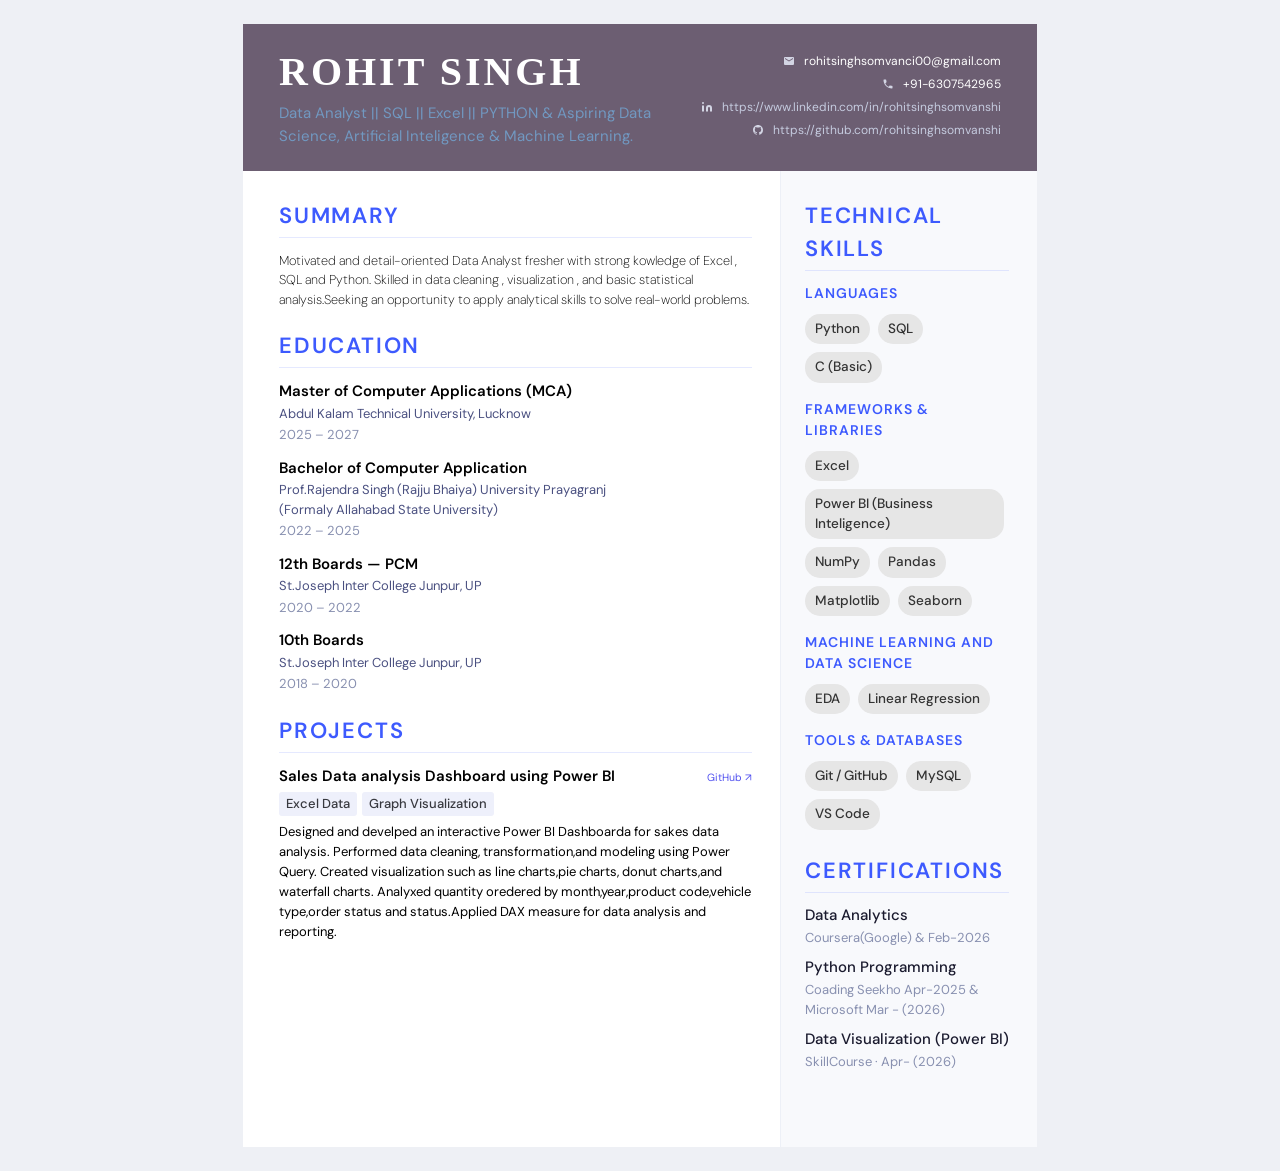
==== resume.html @ e2feec0b "upadat f" ====
<!DOCTYPE html>
<html lang="en">

<head>
  <meta charset="UTF-8">
  <meta name="viewport" content="width=device-width, initial-scale=1.0">
  <title>Rohit Singh — Resume</title>
  <link
    href="https://fonts.googleapis.com/css2?family=DM+Sans:wght@300;400;500;600&family=DM+Serif+Display&display=swap"
    rel="stylesheet">
  <link rel="stylesheet" href="r_style.css">
</head>

<body>
  <div class="page">

    <!-- HEADER -->
    <div class="header">
      <div class="header-left">
        <div class="name">Rohit Singh</div>
        <div class="tagline"> Data Analyst || SQL || Excel || PYTHON &amp; Aspiring Data Science, Artificial Inteligence &amp;
           Machine Learning.</div>
      </div>
      <div class="contact-grid">
        <div class="contact-item">
          <svg viewBox="0 0 24 24">
            <path
              d="M20 4H4a2 2 0 0 0-2 2v12a2 2 0 0 0 2 2h16a2
               2 0 0 0 2-2V6a2 2 0 0 0-2-2zm0 4-8 5-8-5V6l8 5 8-5v2z" />
          </svg>
          rohitsinghsomvanci00@gmail.com
        </div>
        <div class="contact-item">
          <svg viewBox="0 0 24 24">
            <path
              d="M6.6 10.8c1.4 2.8 3.8 5.1 6.6 6.6l2.2-2.2c.3-.3.7-.4 1-.2 1.1.4 2.3.6 
              3.6.6.6 0 1 .4 1 1V20c0 .6-.4 1-1 1C10.6 21 3 13.4 3 4c0-.6
              .4-1 1-1h3.5c.6 0 1 .4 1 1 0 1.3.2 2.5.6 3.6.1.3 0 .7-.2 1L6.6 10.8z" />
          </svg>
          +91-6307542965
        </div>
        <div class="contact-item">
          <svg viewBox="0 0 24 24">
            <path
              d="M16 8a6 6 0 0 1 6 6v7h-4v-7a2 2 0 0 0-2-2 2 2 0 0 0-2 2v7h-4v-7a6 6 0 0 1 6-6zM2 9h4v12H2zm2-3a2 2 0 1 1 0-4 2 2 0 0 1 0 4z" />
          </svg>
          <a href="https://www.linkedin.com/in/rohitsinghsomvanshi"
            target="_blank">https://www.linkedin.com/in/rohitsinghsomvanshi</a>
        </div>
        <div class="contact-item">
          <svg viewBox="0 0 24 24">
            <path
              d="M12 2C6.48 2 2 6.48 2 12c0 4.42 2.87 8.17 6.84 9.49.5.09.66-.22.66-.48v-1.7c-2.78.6-3.37-1.34-3.37-1.34-.45-1.16-1.11-1.47-1.11-1.47-.91-.62.07-.61.07-.61 1 .07 1.53 1.03 1.53 1.03.89 1.52 2.34 1.08 2.91.83.09-.65.35-1.08.63-1.33-2.22-.25-4.55-1.11-4.55-4.94 0-1.09.39-1.98 1.03-2.68-.1-.25-.45-1.27.1-2.64 0 0 .84-.27 2.75 1.02A9.56 9.56 0 0 1 12 6.8c.85 0 1.71.11 2.51.33 1.91-1.29 2.75-1.02 2.75-1.02.55 1.37.2 2.39.1 2.64.64.7 1.03 1.59 1.03 2.68 0 3.84-2.34 4.68-4.57 4.93.36.31.68.92.68 1.85v2.74c0 .27.16.58.67.48A10 10 0 0 0 22 12c0-5.52-4.48-10-10-10z" />
          </svg>
          <a href="https://github.com/rohitsinghsomvanshi" target="_blank">https://github.com/rohitsinghsomvanshi</a>
        </div>
      </div>
    </div>

    <!-- BODY -->
    <div class="body">

      <!-- MAIN COLUMN -->
      <div class="main">
        <div class="section">
          <div class="section-title">Summary</div>
          <div class="project-item">
            <div class="project-header">
            </div>
            <div class="project-tags">
             
            </div>
            <div class="sumry">Motivated and detail-oriented Data Analyst fresher with strong kowledge of Excel , 
              SQL and Python. Skilled in data cleaning , visualization , and basic
              statistical analysis.Seeking an opportunity to apply analytical skills to solve real-world problems.
            </div>
          </div>
          </div>

        <!-- EDUCATION -->
        <div class="section">
          <div class="section-title">Education</div>

          <div class="edu-item">
            <div class="edu-title">Master of Computer Applications (MCA)</div>
            <div class="edu-org">Abdul Kalam Technical University, Lucknow</div>
            <div class="edu-meta"><span>2025 – 2027</span><span><!--CGPA: 7.2--></span></div>
          </div>

          <div class="edu-item">
            <div class="edu-title">Bachelor of Computer Application</div>
            <div class="edu-org">Prof.Rajendra Singh (Rajju Bhaiya) University Prayagranj <br>
              (Formaly Allahabad State University)</div>
            <div class="edu-meta"><span>2022 – 2025</span><span><!--CGPA 7.0--></span></div>
          </div>

          <div class="edu-item">
            <div class="edu-title">12th Boards — PCM</div>
            <div class="edu-org">St.Joseph Inter College Junpur, UP</div>
            <div class="edu-meta"><span>2020 – 2022</span><span><!--61%--></span></div>
          </div>

          <div class="edu-item">
            <div class="edu-title">10th Boards</div>
            <div class="edu-org">St.Joseph Inter College Junpur, UP</div>
            <div class="edu-meta"><span>2018 – 2020</span><span><!--76.67%--></span></div>
          </div>
        </div>

        <!-- PROJECTS -->
        <div class="section">
          <div class="section-title">Projects</div>

          <div class="project-item">
            <div class="project-header">
              <div class="project-name">Sales Data analysis Dashboard using Power BI</div>
              <a class="project-link" href="https://github.com/rohitsinghsomvanshi/powerbi-1"
                target="_blank">GitHub ↗</a>
            </div>
            <div class="project-tags">
              <span class="tag">Excel Data</span><span class="tag">Graph Visualization</span>
            </div>
            <div class="project-desc">Designed and develped an interactive Power BI Dashboarda for sakes data analysis. Performed data cleaning,
              transformation,and modeling using Power Query. Created visualization such as line charts,pie charts, donut charts,and waterfall charts.
              Analyxed quantity oredered by month,year,product code,vehicle type,order status and status.Applied DAX measure for data analysis and reporting.         
            </div>
          </div>
          <div class="project-item">
            <div class="project-header">
              <div class="project-name"><!--Project 1 --></div>

              <!--<a class="project-link" href="https://github.com/rohitsinghsomvanshi/Car-Price-Prediction"
                target="_blank">GitHub ↗</a>
            </div>
            <div class="project-tags">
              <span class="tag">Python</span><span class="tag">Machine Learning</span><span class="tag">EDA</span><span
                class="tag">Linear Regression</span>
            </div>
            <div class="project-desc">End-to-end ML pipeline including data collection, cleaning, EDA, feature
              engineering, and model training using Linear Regression to predict car prices. Evaluated across multiple
              regression algorithms.-->
            </div>
          </div>
         </div>

      </div>

      <!-- SIDEBAR -->
      <div class="sidebar">

        <!-- SKILLS -->
        <div class="section">
          <div class="section-title">Technical Skills</div>

          <!-- LANGUAGES -->
          <div class="skill-group">
            <div class="skill-heading">Languages</div>
            <div class="skills-grid">
              <span class="chip light">Python</span>
              <span class="chip light">SQL</span>
              <span class="chip light">C (Basic)</span>
             <!-- <span class="chip light"></span>
              <span class="chip light"></span>-->
            </div>
          </div>

          <!-- FRAMEWORKS -->
          <div class="skill-group">
            <div class="skill-heading">Frameworks & Libraries</div>
            <div class="skills-grid">
              <span class="chip light">Excel</span>
              <span class="chip light">Power BI (Business Inteligence)</span>
              <span class="chip light">NumPy</span>
              <span class="chip light">Pandas</span>
              <span class="chip light">Matplotlib</span>
              <span class="chip light">Seaborn</span>
            </div>
          </div>

          <!-- ML -->
          <div class="skill-group">
            <div class="skill-heading">Machine Learning and Data Science</div>
            <div class="skills-grid">              
              <span class="chip light">EDA</span>
              <span class="chip light">Linear Regression</span>
            </div>
          </div>

          <!-- TOOLS -->
          <div class="skill-group">
            <div class="skill-heading">Tools & Databases</div>
            <div class="skills-grid">
              <span class="chip light">Git / GitHub</span>
              <span class="chip light">MySQL</span>
              <span class="chip light">VS Code</span>              
            </div>
          </div>
        </div>
        <!-- CERTIFICATIONS -->
        <div class="section">
          <div class="section-title">Certifications</div>
          <div class="cert-item">
            <div class="cert-name">Data Analytics</div>
            <div class="cert-org">Coursera(Google) &amp; Feb-2026</div>
          </div>
          <div class="cert-item">
            <div class="cert-name">Python Programming</div>
            <div class="cert-org" >Coading Seekho Apr-2025 &amp; Microsoft Mar - (2026) </div>
          </div>
          <div class="cert-item">
            <div class="cert-name">Data Visualization (Power BI)</div>
            <div class="cert-org">SkillCourse · Apr- (2026)</div>
          </div>
        </div>

        <!-- ABOUT / INTERESTS -->
        <!-- <div class="section">
          <div class="section-title">About</div>
          <div style=" color: black">
            Passionate about solving real-world problems at the intersection of Web Development and Machine Learning.
            Open to new opportunities, collaborative projects, and challenging roles that push creative and technical
            limits.
          </div> -->
        </div>
      </div>
    </div>
  </div>
</body>
</html>
---- r_style.css ----
@page { size: A4; margin: 12mm 14mm; }

  *, *::before, *::after { box-sizing: border-box; margin: 0; padding: 0; }

  body {
    font-family: 'DM Sans', sans-serif;
    font-size: 13px;
    color: #d5d5d5;
    background: #eef0f5;
    line-height: 1.5;
  }

  .page {
    width: 794px;
    min-height: 1123px;
    margin: 24px auto;
    background: #fff;
    display: grid;
    grid-template-rows: auto 1fr;
  }

  /* ── TOP HEADER ── */
  .header {
    background: #6c5e72;
    padding: 28px 36px 24px;
    display: flex;
    justify-content: space-between;
    align-items: flex-start;
    gap: 24px;
  }

  .header-left { flex: 1; }

  .name {
    font-family: 'Times New Roman', Times, serif;
    font-weight: bold;
    
    font-size: 40px;
    color: #ffffff;
    letter-spacing: 3px;
    word-spacing: 1%;
    line-height: 1;
    margin-bottom: 10px;
    text-transform: uppercase;
  }

  .tagline {
    font-size: 15px;
    color: hsl(211, 39%, 60%);
    font: weight px;
    max-width: 380px;
    line-height: 1.5;
  }

  .contact-grid {
    display: flex;
    flex-direction: column;
    gap: 5px;
    align-items: flex-end;
    flex-shrink: 10px;
  }

  .contact-item {
    display: flex;
    align-items: center;
    gap: 9px;
    font-size: 12px;
    color: #ffffff;
    font-weight: 300px;
  }

  .contact-item svg { width: 12px; height: 12px; fill: #d3d5e4; flex-shrink: 0; }

  .contact-item a { color: #c5cbdf; text-decoration: none; }

  /* ── BODY GRID ── */
  .body {
    display: grid;
    grid-template-columns: 1fr 256px;
    gap: 0;
  }

  .main { padding: 28px 28px 32px 36px; border-right: 1px solid #edf0f7; }
  .sidebar { padding: 28px 28px 32px 24px; background: #f8f9fc; }

  /* ── SECTION HEADERS ── */
  .section-title {
    font-size: 22px;
    font-weight: 600;
    letter-spacing: 1.8px;
    text-transform: uppercase;
    color: #3d5afe;
    margin-bottom: 12px;
    padding-bottom: 5px;
    border-bottom: 1.5px solid #3d5afe22;
  }

  .section { margin-bottom: 20px; }

  /* ── EDUCATION ── */
  .edu-item { margin-bottom: 12px; }
  .edu-title { font-size: 15px; font-weight: 600; color: #000000; }
  .edu-org { font-size: 13px; color: #4a5080; margin-top: 1px; }
  .edu-meta { font-size: 13px; color: #8890b0; margin-top: 2px; display: flex; gap: 12px; }

  /* ── PROJECTS ── */
  .project-item { margin-bottom: 14px; }
  .project-header { display: flex; justify-content: space-between; align-items: baseline; gap: 8px; }
  .project-name { font-size: 15px; font-weight: 600; color: #000000; }
  .project-link { font-size: 10.5px; color: #5151f0; text-decoration: none; font-weight: 400; flex-shrink: 0; }
  .project-link:hover { text-decoration: underline; }

  .project-tags { display: flex; flex-wrap: wrap; gap: 5px; margin: 5px 0 6px; }
  .tag {
    font-size: 13px;
    background: #eef0fb;
    color: #38393f;
    padding: 2px 7px;
    border-radius: 3px;
    font-weight: 500;
  }

  .project-desc { font-size: 13px; color: #000000; line-height: 1.55; }

  /* ── sumry ── */
    .sumry{
      font-size: 12.9px;
      font-weight: 200;
      color: black;
      margin-top: -10px;
    }
  /* ── SIDEBAR CERTS ── */
  .cert-item { margin-bottom: 10px; }
  .cert-name { font-size: 15px; font-weight: 500; color: #1a1a2e; line-height: 1.4; }
  .cert-org { font-size: 13px; color: #8890b0; margin-top: 2px; }

  /* ── DIVIDER ── */
  .divider { border: none; border-top: 1px solid #edf0f7; margin: 2px 0 16px; }

 @media print {

  body {
    -webkit-print-color-adjust: exact;
    print-color-adjust: exact;
  }

  .header {
    background: #1a1a2e !important;
    color: white !important;
  }

  .name {
    color: white !important;
  }

  .tagline {
    color: #cbd5f5 !important;
  }

  .contact-item {
    color: #cbd5f5 !important;
  }

  .contact-item svg {
    fill: #cbd5f5 !important;
  }
}
  /* SKILL SECTION */
.skill-group {
    margin-bottom: 12px;
}

.skill-heading {
    font-size: 14px;
    font-weight: 600;
    color: #3d5afe;
    text-transform: uppercase;
    letter-spacing: 1px;
    margin-bottom: 6px;
}

/* CHIP STYLE */
.chip {
    display: inline-block;
    padding: 5px 10px;
    margin: 4px 5px 4px 0;
    border-radius: 15px;
    font-size: 13.5px;
    font-weight: 500;
}

/* COLOR VARIANTS */
.dark {
    background: #2f355b;
    color: white;
}

.light {
    background: #e6e6e6;
    color: #333;
}

.purple {
    background: #dcdcf5;
    color: #3a3f9f;
}

.green {
    background: #d9f0e4;
    color: #1b7f5c;
}
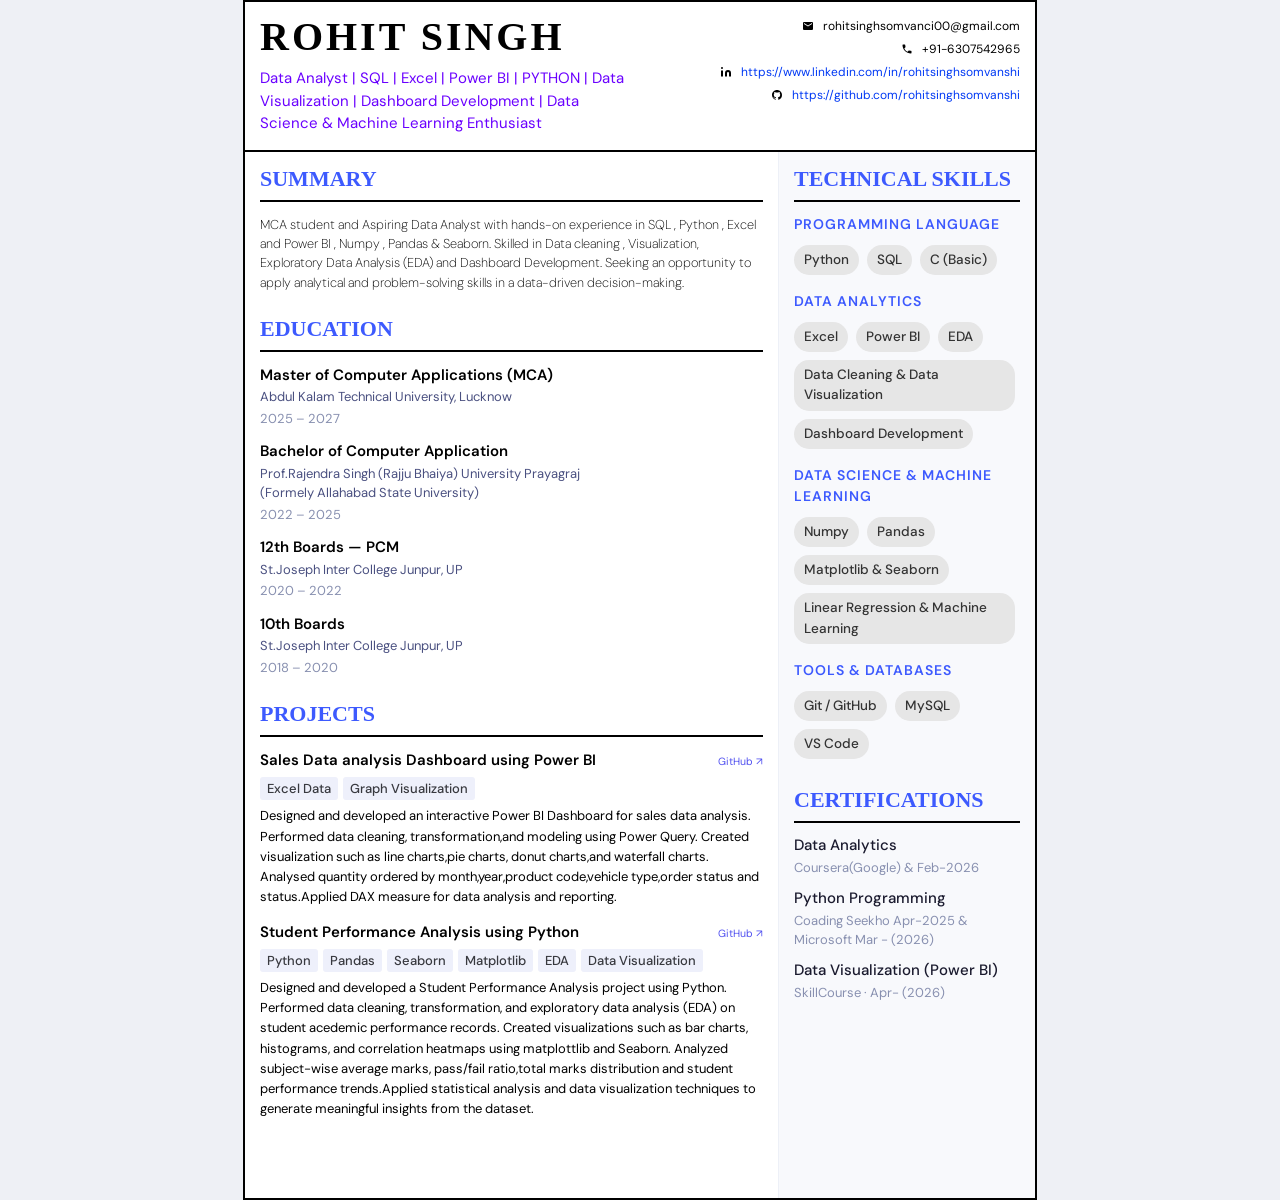
==== commit 8c0f32bb: "update" ====
--- a/resume.html
+++ b/resume.html
@@ -13,13 +13,14 @@
 
 <body>
   <div class="page">
-
+   
     <!-- HEADER -->
     <div class="header">
       <div class="header-left">
         <div class="name">Rohit Singh</div>
-        <div class="tagline"> Data Analyst || SQL || Excel || PYTHON &amp; Aspiring Data Science, Artificial Inteligence &amp;
-           Machine Learning.</div>
+        <div class="tagline"> Data Analyst | SQL | Excel | Power BI | PYTHON | Data Visualization 
+          | Dashboard Development |  Data Science & Machine Learning Enthusiast
+          </div>
       </div>
       <div class="contact-grid">
         <div class="contact-item">
@@ -70,9 +71,9 @@
             <div class="project-tags">
              
             </div>
-            <div class="sumry">Motivated and detail-oriented Data Analyst fresher with strong kowledge of Excel , 
-              SQL and Python. Skilled in data cleaning , visualization , and basic
-              statistical analysis.Seeking an opportunity to apply analytical skills to solve real-world problems.
+            <div class="sumry">MCA student and Aspiring Data Analyst with hands-on experience in SQL , Python , Excel and Power BI , Numpy , Pandas & Seaborn.
+              Skilled in Data cleaning , Visualization, Exploratory Data Analysis (EDA) and Dashboard Development.
+              Seeking an opportunity to apply analytical and problem-solving skills in a data-driven decision-making.
             </div>
           </div>
           </div>
@@ -89,8 +90,8 @@
 
           <div class="edu-item">
             <div class="edu-title">Bachelor of Computer Application</div>
-            <div class="edu-org">Prof.Rajendra Singh (Rajju Bhaiya) University Prayagranj <br>
-              (Formaly Allahabad State University)</div>
+            <div class="edu-org">Prof.Rajendra Singh (Rajju Bhaiya) University Prayagraj <br>
+              (Formely Allahabad State University)</div>
             <div class="edu-meta"><span>2022 – 2025</span><span><!--CGPA 7.0--></span></div>
           </div>
 
@@ -114,31 +115,39 @@
           <div class="project-item">
             <div class="project-header">
               <div class="project-name">Sales Data analysis Dashboard using Power BI</div>
-              <a class="project-link" href="https://github.com/rohitsinghsomvanshi/powerbi-1"
+              <a class="project-link" href="https://github.com/rohitsinghsomvanshi/Project/tree/main/Proj1"
                 target="_blank">GitHub ↗</a>
             </div>
             <div class="project-tags">
               <span class="tag">Excel Data</span><span class="tag">Graph Visualization</span>
             </div>
-            <div class="project-desc">Designed and develped an interactive Power BI Dashboarda for sakes data analysis. Performed data cleaning,
+            <div class="project-desc">Designed and developed an interactive Power BI Dashboard for sales data analysis. Performed data cleaning,
               transformation,and modeling using Power Query. Created visualization such as line charts,pie charts, donut charts,and waterfall charts.
-              Analyxed quantity oredered by month,year,product code,vehicle type,order status and status.Applied DAX measure for data analysis and reporting.         
+              Analysed quantity ordered by month,year,product code,vehicle type,order status and status.Applied DAX measure for data analysis and reporting.         
             </div>
           </div>
           <div class="project-item">
             <div class="project-header">
-              <div class="project-name"><!--Project 1 --></div>
-
-              <!--<a class="project-link" href="https://github.com/rohitsinghsomvanshi/Car-Price-Prediction"
+              <div class="project-name">Student
+              Performance Analysis using Python
+              </div>
+
+              <a class="project-link" href="https://github.com/rohitsinghsomvanshi/Project/blob/main/Proj2/student_data.ipynb"
                 target="_blank">GitHub ↗</a>
             </div>
             <div class="project-tags">
-              <span class="tag">Python</span><span class="tag">Machine Learning</span><span class="tag">EDA</span><span
-                class="tag">Linear Regression</span>
-            </div>
-            <div class="project-desc">End-to-end ML pipeline including data collection, cleaning, EDA, feature
-              engineering, and model training using Linear Regression to predict car prices. Evaluated across multiple
-              regression algorithms.-->
+              <span class="tag">Python</span><span class="tag">Pandas</span><span class="tag">Seaborn</span>
+              <span class="tag">Matplotlib</span>
+              <span class="tag">EDA</span>
+              <span class="tag">Data Visualization    </span>
+            </div>
+            <div class="project-desc">Designed and developed a Student Performance Analysis project using Python. Performed data cleaning, 
+              transformation, and exploratory data analysis (EDA) on student acedemic performance records. Created visualizations such as
+               bar charts, histograms, and correlation heatmaps using matplottlib and Seaborn.
+              Analyzed subject-wise average marks, pass/fail ratio,total marks distribution and  
+              student performance trends.Applied statistical analysis and data visualization techniques to generate meaningful insights from 
+              the dataset. 
+
             </div>
           </div>
          </div>
@@ -154,7 +163,7 @@
 
           <!-- LANGUAGES -->
           <div class="skill-group">
-            <div class="skill-heading">Languages</div>
+            <div class="skill-heading"> Programming Language</div>
             <div class="skills-grid">
               <span class="chip light">Python</span>
               <span class="chip light">SQL</span>
@@ -166,23 +175,25 @@
 
           <!-- FRAMEWORKS -->
           <div class="skill-group">
-            <div class="skill-heading">Frameworks & Libraries</div>
+            <div class="skill-heading">Data Analytics</div>
             <div class="skills-grid">
               <span class="chip light">Excel</span>
-              <span class="chip light">Power BI (Business Inteligence)</span>
-              <span class="chip light">NumPy</span>
+              <span class="chip light">Power BI </span>
+              <span class="chip light">EDA</span>
+              <span class="chip light">Data Cleaning & Data Visualization</span>
+              
+              <span class="chip light">Dashboard Development</span>
+            </div>
+          </div>
+
+          <!-- ML -->
+          <div class="skill-group">
+            <div class="skill-heading">Data Science & Machine Learning</div>
+            <div class="skills-grid">              
+              <span class="chip light">Numpy  </span>
               <span class="chip light">Pandas</span>
-              <span class="chip light">Matplotlib</span>
-              <span class="chip light">Seaborn</span>
-            </div>
-          </div>
-
-          <!-- ML -->
-          <div class="skill-group">
-            <div class="skill-heading">Machine Learning and Data Science</div>
-            <div class="skills-grid">              
-              <span class="chip light">EDA</span>
-              <span class="chip light">Linear Regression</span>
+              <span class="chip light">Matplotlib & Seaborn</span>
+              <span class="chip light">Linear Regression & Machine Learning</span>
             </div>
           </div>
 
@@ -221,9 +232,11 @@
             Open to new opportunities, collaborative projects, and challenging roles that push creative and technical
             limits.
           </div> -->
+
         </div>
       </div>
     </div>
+    
   </div>
 </body>
 </html>
--- a/r_style.css
+++ b/r_style.css
@@ -5,28 +5,33 @@
   body {
     font-family: 'DM Sans', sans-serif;
     font-size: 13px;
-    color: #d5d5d5;
+    color: #ffffff;
     background: #eef0f5;
     line-height: 1.5;
+   
   }
 
   .page {
     width: 794px;
-    min-height: 1123px;
-    margin: 24px auto;
+    min-height: 1200px;
+    margin: 0px auto;
     background: #fff;
     display: grid;
     grid-template-rows: auto 1fr;
-  }
+    border: 2px solid rgb(0, 0, 0);
+    
+  }
+ 
 
   /* ── TOP HEADER ── */
   .header {
-    background: #6c5e72;
-    padding: 28px 36px 24px;
+    background: #ffffff;
+    padding: 15px 15px;
     display: flex;
     justify-content: space-between;
     align-items: flex-start;
     gap: 24px;
+    border-bottom: 2px solid black;
   }
 
   .header-left { flex: 1; }
@@ -36,7 +41,7 @@
     font-weight: bold;
     
     font-size: 40px;
-    color: #ffffff;
+    color: #000000;
     letter-spacing: 3px;
     word-spacing: 1%;
     line-height: 1;
@@ -46,10 +51,11 @@
 
   .tagline {
     font-size: 15px;
-    color: hsl(211, 39%, 60%);
+    color: hsl(265, 100%, 50%);
     font: weight px;
     max-width: 380px;
     line-height: 1.5;
+    
   }
 
   .contact-grid {
@@ -58,6 +64,7 @@
     gap: 5px;
     align-items: flex-end;
     flex-shrink: 10px;
+    
   }
 
   .contact-item {
@@ -65,13 +72,13 @@
     align-items: center;
     gap: 9px;
     font-size: 12px;
-    color: #ffffff;
+    color: #000000;
     font-weight: 300px;
   }
 
-  .contact-item svg { width: 12px; height: 12px; fill: #d3d5e4; flex-shrink: 0; }
-
-  .contact-item a { color: #c5cbdf; text-decoration: none; }
+  .contact-item svg { width: 12px; height: 12px; fill: #000000; flex-shrink: 0; }
+
+  .contact-item a { color: #0039f4; text-decoration: none; }
 
   /* ── BODY GRID ── */
   .body {
@@ -80,19 +87,20 @@
     gap: 0;
   }
 
-  .main { padding: 28px 28px 32px 36px; border-right: 1px solid #edf0f7; }
-  .sidebar { padding: 28px 28px 32px 24px; background: #f8f9fc; }
+  .main { padding: 10px 15px ; border-right: 1px solid #edf0f7; }
+  .sidebar { padding: 10px 15px ; background: #f8f9fc; }
 
   /* ── SECTION HEADERS ── */
   .section-title {
     font-size: 22px;
     font-weight: 600;
-    letter-spacing: 1.8px;
+    letter-spacing: ;
     text-transform: uppercase;
     color: #3d5afe;
     margin-bottom: 12px;
     padding-bottom: 5px;
-    border-bottom: 1.5px solid #3d5afe22;
+    border-bottom: 2px solid black;
+    font-family: 'Times New Roman', Times, serif;
   }
 
   .section { margin-bottom: 20px; }
@@ -145,24 +153,24 @@
   }
 
   .header {
-    background: #1a1a2e !important;
-    color: white !important;
+    background: #f6f6f6 !important;
+    color: rgb(255, 255, 255) !important;
   }
 
   .name {
-    color: white !important;
+    color: rgb(0, 0, 0) !important;
   }
 
   .tagline {
-    color: #cbd5f5 !important;
+    color: #003cff !important;
   }
 
   .contact-item {
-    color: #cbd5f5 !important;
+    color: #000000 !important;
   }
 
   .contact-item svg {
-    fill: #cbd5f5 !important;
+    fill:blue !important;
   }
 }
   /* SKILL SECTION */
